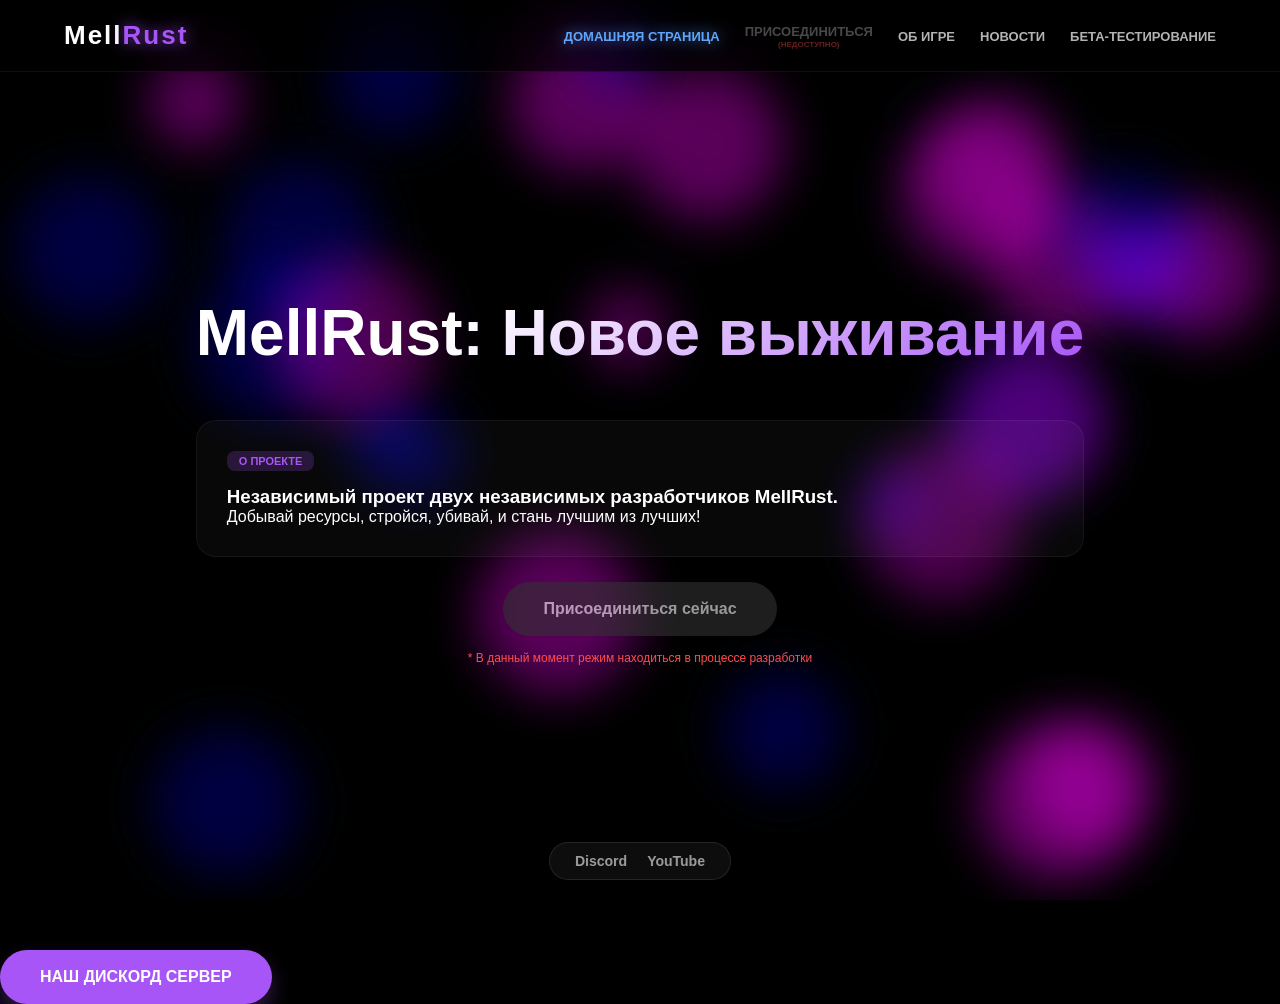
==== index.html @ fb853b9d "Add files via upload" ====
<!DOCTYPE html>
<html lang="ru">
<head>
    <meta charset="UTF-8">
    <title>MellRust | Домашняя Страница</title>
    <link rel="stylesheet" href="style.css">
</head>
<footer class="footer-links">
    <a href="https://discord.gg/VKN4uFY7c" target="_blank" class="footer-item">Discord</a>
    <a href="#" class="footer-item">YouTube</a> 
</footer>
<body>
    <header class="navbar">
        <div class="logo">Mell<span>Rust</span></div>
        <nav>
            <ul class="nav-links">
                <li><a href="index.html" class="active">Домашняя Страница</a></li>
                <li><a href="#" class="menu-disabled">Присоединиться <span>(Недоступно)</span></a></li>
                <li><a href="about.html">Об игре</a></li>
                <li><a href="news.html">Новости</a></li>
                <li><a href="beta.html">Бета-Тестирование</a></li>
            </ul>
        </nav>
    </header>

    <main class="hero">
        <div class="content-box">
            <h1>MellRust: Новое выживание</h1>
             <div class="grid-layout">
                 <div class="news-card">
                    <span class="badge">О ПРОЕКТЕ</span>
                    <h3>Независимый проект двух независимых разработчиков MellRust.</h3>
                    <p>Добывай ресурсы, стройся, убивай, и стань лучшим из лучших!</p>
                 </div>
            </div>
             <div>
                <h1></h1>
             </div>
            <p href="https://www.roblox.com/home" class="cta-button is-disabled">
                Присоединиться сейчас
            </p>
            
            <p style="font-size: 12px; margin-top: 15px; color: #ff4d4d;">* В данный момент режим находиться в процессе разработки</p>
        </div>
    </main>
    <footer>
        <div align="center">
            <div class="grid-layout">
                <div class="card">
                    <a href="https://discord.gg/VKN4uFY7c" class="cta-button">
                                 НАШ ДИСКОРД СЕРВЕР
                    </a>
                </div>
            </div>
        </div>
    </footer>

    <canvas id="bg-canvas"></canvas>
    <script src="background.js"></script>
</body>
</html>
---- style.css ----
/* Базовые настройки */
* {
    margin: 0;
    padding: 0;
    box-sizing: border-box;
    font-family: 'Poppins', 'Segoe UI', sans-serif;
}

body {
    width: 100%;
    min-height: 100vh;
    background-color: #000000;
    color: white;
    overflow-x: hidden;
    position: relative;
    animation: pageFadeIn 0.8s ease-out forwards;
}

@keyframes pageFadeIn { from { opacity: 0; } to { opacity: 1; } }

#bg-canvas { position: fixed; top: 0; left: 0; width: 100%; height: 100%; z-index: -1; }

/* Навигация */
.navbar {
    display: flex;
    justify-content: space-between;
    align-items: center;
    padding: 20px 5%;
    background: rgba(0, 0, 0, 0.6);
    backdrop-filter: blur(20px);
    border-bottom: 1px solid rgba(255, 255, 255, 0.05);
    position: fixed;
    width: 100%;
    top: 0;
    z-index: 1000;
}

.logo { font-size: 26px; font-weight: 800; letter-spacing: 2px; }
.logo span { color: #a855f7; text-shadow: 0 0 15px rgba(168, 85, 247, 0.8); }

.nav-links { list-style: none; display: flex; gap: 25px; align-items: center; }

.nav-links li a {
    text-decoration: none;
    color: rgba(255, 255, 255, 0.7);
    font-weight: 600;
    transition: 0.4s ease;
    font-size: 13px;
    text-transform: uppercase;
}

.nav-links li a.active { color: #60a5fa; text-shadow: 0 0 15px rgba(96, 165, 250, 0.8); }

/* Состояние НЕДОСТУПНО в меню */
.menu-disabled { opacity: 0.4; pointer-events: none; text-align: center; }
.menu-disabled span { display: block; font-size: 8px; color: #ff4d4d; }

/* Контент */
.hero { display: flex; justify-content: center; align-items: center; min-height: 100vh; padding: 120px 20px 60px; }
.content-box { text-align: center; max-width: 900px; animation: contentUp 1s ease-out; }

@keyframes contentUp { from { transform: translateY(30px); opacity: 0; } to { transform: translateY(0); opacity: 1; } }

h1 {
    font-size: clamp(32px, 5vw, 64px);
    margin-bottom: 25px;
    background: linear-gradient(135deg, #ffffff 30%, #a855f7 100%);
    -webkit-background-clip: text;
    -webkit-text-fill-color: transparent;
}

/* СТИЛИ КНОПКИ */
.cta-button {
    display: inline-block;
    padding: 18px 40px;
    background: #a855f7;
    border: none;
    border-radius: 50px;
    color: white;
    font-weight: 700;
    font-size: 16px;
    text-decoration: none;
    cursor: pointer;
    transition: 0.4s;
    box-shadow: 0 10px 20px rgba(168, 85, 247, 0.3);
}

.cta-button:hover { transform: translateY(-5px); box-shadow: 0 15px 30px rgba(168, 85, 247, 0.5); }

/* Класс для БЫСТРОГО отключения кнопки */
.cta-button.is-disabled {
    background: #333 !important;
    opacity: 0.6;
    cursor: not-allowed !important;
    pointer-events: none; /* Отключает клик */
    box-shadow: none !important;
    transform: none !important;
}

/* Карточки новостей/бета */
.grid-layout { display: grid; grid-template-columns: repeat(auto-fit, minmax(280px, 1fr)); gap: 25px; margin-top: 50px; text-align: left; }
.news-card {
    background: rgba(255, 255, 255, 0.03);
    padding: 30px;
    border-radius: 20px;
    border: 1px solid rgba(255, 255, 255, 0.05);
    backdrop-filter: blur(5px);
    transition: 0.3s;
}
.news-card:hover { border-color: #a855f7; background: rgba(255, 255, 255, 0.06); }
.badge { background: rgba(168, 85, 247, 0.2); color: #a855f7; padding: 4px 12px; border-radius: 8px; font-size: 11px; font-weight: 700; margin-bottom: 15px; display: inline-block; }

.footer-links {
    position: fixed;
    bottom: 20px; /* Отступ от нижнего края */
    left: 50%;
    transform: translateX(-50%); /* Центрирование по горизонтали */
    display: flex;
    gap: 20px; /* Расстояние между ссылками */
    background: rgba(255, 255, 255, 0.05);
    padding: 10px 25px;
    border-radius: 30px;
    backdrop-filter: blur(10px);
    border: 1px solid rgba(255, 255, 255, 0.1);
    z-index: 1000;
}

.footer-item {
    text-decoration: none;
    color: rgba(255, 255, 255, 0.6);
    font-size: 14px;
    font-weight: 600;
    transition: 0.3s;
}

.footer-item:hover {
    color: #60a5fa; /* Голубой при наведении */
    text-shadow: 0 0 10px rgba(96, 165, 250, 0.5);
}
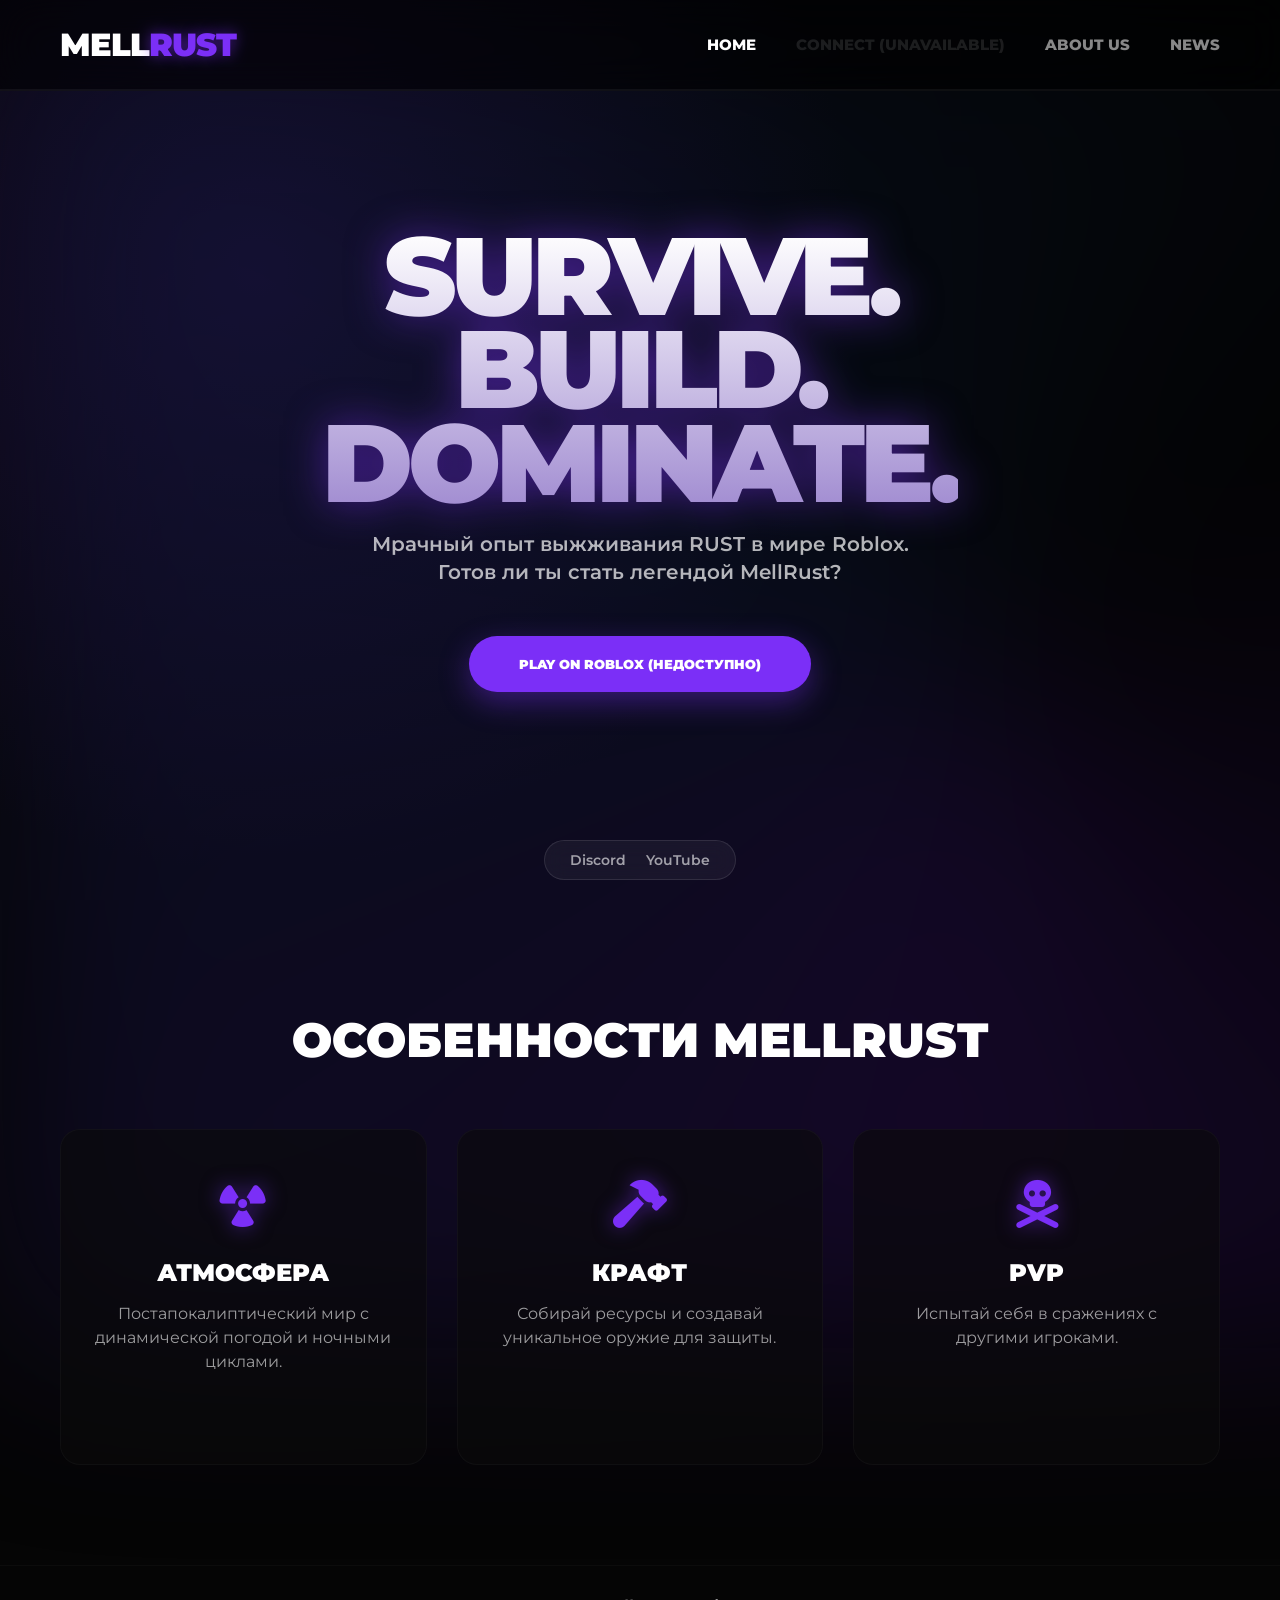
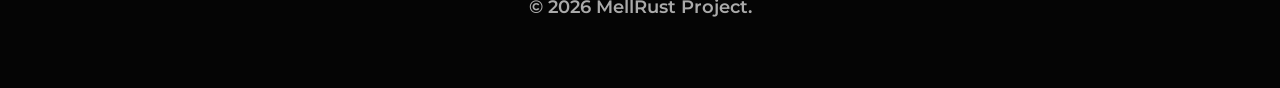
==== commit b2003fca: "Add files via upload" ====
--- a/index.html
+++ b/index.html
@@ -1,61 +1,68 @@
 <!DOCTYPE html>
 <html lang="ru">
 <head>
-    <meta charset="UTF-8">
-    <title>MellRust | Домашняя Страница</title>
-    <link rel="stylesheet" href="style.css">
-</head>
-<footer class="footer-links">
+    <footer class="footer-links">
     <a href="https://discord.gg/VKN4uFY7c" target="_blank" class="footer-item">Discord</a>
     <a href="#" class="footer-item">YouTube</a> 
-</footer>
+    </footer>
+    <meta charset="UTF-8">
+    <meta name="viewport" content="width=device-width, initial-scale=1.0">
+    <title>MellRust | Dark Edition</title>
+    <link rel="stylesheet" href="style.css">
+    <link rel="stylesheet" href="https://cdnjs.cloudflare.com/ajax/libs/font-awesome/6.0.0/css/all.min.css">
+</head>
 <body>
+    <div class="gradient-bg"></div>
+    
     <header class="navbar">
         <div class="logo">Mell<span>Rust</span></div>
         <nav>
             <ul class="nav-links">
-                <li><a href="index.html" class="active">Домашняя Страница</a></li>
-                <li><a href="#" class="menu-disabled">Присоединиться <span>(Недоступно)</span></a></li>
-                <li><a href="about.html">Об игре</a></li>
-                <li><a href="news.html">Новости</a></li>
-                <li><a href="beta.html">Бета-Тестирование</a></li>
+                <li><a href="index.html" class="active">Home</a></li>
+                <li><a href="#" class="disabled">Connect <span>(UNAVAILABLE)</span></a></li>
+                <li><a href="about.html">About Us</a></li>
+                <li><a href="news.html">News</a></li>
             </ul>
         </nav>
     </header>
 
-    <main class="hero">
-        <div class="content-box">
-            <h1>MellRust: Новое выживание</h1>
-             <div class="grid-layout">
-                 <div class="news-card">
-                    <span class="badge">О ПРОЕКТЕ</span>
-                    <h3>Независимый проект двух независимых разработчиков MellRust.</h3>
-                    <p>Добывай ресурсы, стройся, убивай, и стань лучшим из лучших!</p>
-                 </div>
+    <main class="hero-section">
+        <div class="hero-content">
+            <h1 class="main-title">SURVIVE.<br>BUILD.<br>DOMINATE.</h1>
+            <p class="main-subtitle">Мрачный опыт выжживания RUST в мире Roblox. Готов ли ты стать легендой MellRust?</p>
+            <div class="action-btns">
+                <button class="cta-btn play-btn">Play on Roblox
+                    (НЕДОСТУПНО)
+                </button>
             </div>
-             <div>
-                <h1></h1>
-             </div>
-            <p href="https://www.roblox.com/home" class="cta-button is-disabled">
-                Присоединиться сейчас
-            </p>
-            
-            <p style="font-size: 12px; margin-top: 15px; color: #ff4d4d;">* В данный момент режим находиться в процессе разработки</p>
         </div>
     </main>
-    <footer>
-        <div align="center">
-            <div class="grid-layout">
-                <div class="card">
-                    <a href="https://discord.gg/VKN4uFY7c" class="cta-button">
-                                 НАШ ДИСКОРД СЕРВЕР
-                    </a>
+
+    <section class="features-section">
+        <div class="container">
+            <h2 class="section-title">Особенности MellRust</h2>
+            <div class="features-grid">
+                <div class="feature-card">
+                    <i class="fas fa-radiation fa-3x feature-icon"></i>
+                    <h3>Атмосфера</h3>
+                    <p>Постапокалиптический мир с динамической погодой и ночными циклами.</p>
+                </div>
+                <div class="feature-card">
+                    <i class="fas fa-hammer fa-3x feature-icon"></i>
+                    <h3>Крафт</h3>
+                    <p>Собирай ресурсы и создавай уникальное оружие для защиты.</p>
+                </div>
+                <div class="feature-card">
+                    <i class="fas fa-skull-crossbones fa-3x feature-icon"></i>
+                    <h3>PvP</h3>
+                    <p>Испытай себя в сражениях с другими игроками.</p>
                 </div>
             </div>
         </div>
+    </section>
+
+    <footer class="main-footer">
+        <p>&copy; 2026 MellRust Project.</p>
     </footer>
-
-    <canvas id="bg-canvas"></canvas>
-    <script src="background.js"></script>
 </body>
 </html>
--- a/style.css
+++ b/style.css
@@ -1,115 +1,248 @@
-/* Базовые настройки */
+@import url('https://fonts.googleapis.com/css2?family=Montserrat:wght@600;800;900&display=swap');
+
 * {
     margin: 0;
     padding: 0;
     box-sizing: border-box;
-    font-family: 'Poppins', 'Segoe UI', sans-serif;
+    font-family: 'Montserrat', sans-serif;
 }
 
 body {
+    background: #050505; /* Почти черный для глубины */
+    color: #ffffff;
+    overflow-x: hidden;
+}
+
+/* Глубокий темный градиент с блюром */
+.gradient-bg {
+    position: fixed;
+    top: 0;
+    left: 0;
     width: 100%;
-    min-height: 100vh;
-    background-color: #000000;
-    color: white;
-    overflow-x: hidden;
-    position: relative;
-    animation: pageFadeIn 0.8s ease-out forwards;
-}
-
-@keyframes pageFadeIn { from { opacity: 0; } to { opacity: 1; } }
-
-#bg-canvas { position: fixed; top: 0; left: 0; width: 100%; height: 100%; z-index: -1; }
-
-/* Навигация */
+    height: 100%;
+    z-index: -1;
+    background: radial-gradient(circle at 20% 30%, #1a0b2e 0%, #050505 50%),
+                radial-gradient(circle at 80% 70%, #0a1931 0%, #050505 50%);
+    background-color: #000;
+}
+
+/* Добавляем анимированные пятна для "перелива" */
+.gradient-bg::after {
+    content: "";
+    position: absolute;
+    width: 150%;
+    height: 150%;
+    background: conic-gradient(from 180deg at 50% 50%, #2b0b5a, #0b1a3a, #000, #2b0b5a);
+    animation: rotate 12s linear infinite;
+    opacity: 0.4;
+    filter: blur(100px);
+}
+
+@keyframes rotate {
+    from { transform: translate(-25%, -25%) rotate(0deg); }
+    to { transform: translate(-25%, -25%) rotate(360deg); }
+}
+
+/* Навигация с жирным шрифтом */
 .navbar {
     display: flex;
     justify-content: space-between;
     align-items: center;
-    padding: 20px 5%;
+    padding: 25px 60px;
     background: rgba(0, 0, 0, 0.6);
     backdrop-filter: blur(20px);
-    border-bottom: 1px solid rgba(255, 255, 255, 0.05);
-    position: fixed;
-    width: 100%;
+    border-bottom: 2px solid rgba(255, 255, 255, 0.05);
+    position: sticky;
     top: 0;
-    z-index: 1000;
-}
-
-.logo { font-size: 26px; font-weight: 800; letter-spacing: 2px; }
-.logo span { color: #a855f7; text-shadow: 0 0 15px rgba(168, 85, 247, 0.8); }
-
-.nav-links { list-style: none; display: flex; gap: 25px; align-items: center; }
-
-.nav-links li a {
+    z-index: 100;
+}
+
+.logo {
+    font-size: 32px;
+    font-weight: 900; /* Максимальная толщина */
+    letter-spacing: -1px;
+    text-transform: uppercase;
+}
+
+.logo span {
+    color: #7b2ff7; /* Яркий фиолетовый */
+    text-shadow: 0 0 15px rgba(123, 47, 247, 0.6);
+}
+
+.nav-links {
+    list-style: none;
+    display: flex;
+    gap: 40px;
+}
+
+.nav-links a {
     text-decoration: none;
-    color: rgba(255, 255, 255, 0.7);
-    font-weight: 600;
-    transition: 0.4s ease;
-    font-size: 13px;
-    text-transform: uppercase;
-}
-
-.nav-links li a.active { color: #60a5fa; text-shadow: 0 0 15px rgba(96, 165, 250, 0.8); }
-
-/* Состояние НЕДОСТУПНО в меню */
-.menu-disabled { opacity: 0.4; pointer-events: none; text-align: center; }
-.menu-disabled span { display: block; font-size: 8px; color: #ff4d4d; }
-
-/* Контент */
-.hero { display: flex; justify-content: center; align-items: center; min-height: 100vh; padding: 120px 20px 60px; }
-.content-box { text-align: center; max-width: 900px; animation: contentUp 1s ease-out; }
-
-@keyframes contentUp { from { transform: translateY(30px); opacity: 0; } to { transform: translateY(0); opacity: 1; } }
+    color: #888;
+    font-weight: 800; /* Очень жирный */
+    font-size: 15px;
+    text-transform: uppercase;
+    transition: 0.3s cubic-bezier(0.4, 0, 0.2, 1);
+}
+
+.nav-links a:hover, .nav-links a.active {
+    color: #fff;
+    transform: scale(1.1);
+}
+
+.nav-links a.disabled {
+    opacity: 0.2;
+    cursor: not-allowed;
+}
+
+/* Контентные блоки */
+.container {
+    max-width: 1100px;
+    margin: 100px auto;
+    padding: 0 20px;
+    text-align: center;
+}
 
 h1 {
-    font-size: clamp(32px, 5vw, 64px);
-    margin-bottom: 25px;
-    background: linear-gradient(135deg, #ffffff 30%, #a855f7 100%);
+    font-size: 82px;
+    font-weight: 900;
+    letter-spacing: -3px;
+    line-height: 0.9;
+    margin-bottom: 20px;
+    background: linear-gradient(180deg, #fff 30%, #444 100%);
     -webkit-background-clip: text;
     -webkit-text-fill-color: transparent;
 }
 
-/* СТИЛИ КНОПКИ */
-.cta-button {
+p {
+    font-size: 18px;
+    font-weight: 600;
+    color: #aaa;
+    max-width: 600px;
+    margin: 0 auto 40px;
+}
+
+/* Мощные карточки */
+.glass-card {
+    background: rgba(10, 10, 10, 0.8);
+    border: 1px solid rgba(255, 255, 255, 0.1);
+    border-radius: 24px;
+    padding: 60px;
+    box-shadow: 0 25px 50px rgba(0,0,0,0.5);
+}
+
+.cta-btn {
+    background: #7b2ff7;
+    color: #fff;
+    padding: 20px 50px;
+    border-radius: 40px;
+    font-weight: 900;
+    text-transform: uppercase;
+    border: none;
+    cursor: pointer;
+    box-shadow: 0 10px 30px rgba(123, 47, 247, 0.4);
+    transition: 0.3s;
+}
+
+.cta-btn:hover {
+    background: #fff;
+    color: #000;
+    transform: translateY(-3px);
+}
+/* Контейнер для страницы новостей (шире обычного) */
+.news-page-container {
+    max-width: 1400px; /* Делаем шире, чтобы помещалось по 2 в ряд красиво */
+    margin: 60px auto;
+    padding: 0 40px;
+}
+
+.page-title {
+    text-align: left;
+    font-size: 50px;
+    margin-bottom: 40px;
+    padding-left: 10px;
+}
+
+/* Сетка: 2 колонки */
+.news-grid {
+    display: grid;
+    grid-template-columns: 1fr 1fr; /* Ровно две колонки */
+    gap: 30px; /* Расстояние между карточками */
+}
+
+/* Стили карточки-квадрата */
+.news-card {
+    background: rgba(255, 255, 255, 0.02);
+    border: 2px solid rgba(255, 255, 255, 0.05);
+    border-radius: 20px;
+    padding: 40px;
+    position: relative;
+    transition: all 0.4s cubic-bezier(0.175, 0.885, 0.32, 1.275); /* Упругая анимация */
+    cursor: pointer;
+    overflow: hidden;
+}
+
+/* Эффект при наведении */
+.news-card:hover {
+    transform: translateY(-10px) scale(1.02); /* Увеличивается и поднимается */
+    background: rgba(123, 47, 247, 0.05); /* Легкий фиолетовый оттенок фона */
+    border-color: #7b2ff7; /* Фиолетовая рамка */
+    box-shadow: 0 20px 40px rgba(123, 47, 247, 0.2), 
+                0 0 20px rgba(123, 47, 247, 0.1); /* Фиолетовое свечение */
+}
+
+/* Заголовок внутри карточки */
+.news-card h3 {
+    font-size: 28px;
+    font-weight: 900;
+    margin: 15px 0;
+    color: #fff;
+    transition: 0.3s;
+}
+
+.news-card:hover h3 {
+    color: #7b2ff7; /* Заголовок тоже красится в фиолетовый */
+}
+
+/* Текст новости */
+.news-card p {
+    font-size: 16px;
+    color: #888;
+    line-height: 1.5;
+    margin: 0; /* Убираем авто-центрирование из прошлого стиля */
+    max-width: 100%;
+    text-align: left;
+}
+
+/* Декоративные элементы: дата и тег */
+.date {
+    font-size: 12px;
+    font-weight: 800;
+    color: #555;
+    display: block;
+    margin-bottom: 5px;
+}
+
+.news-tag {
     display: inline-block;
-    padding: 18px 40px;
-    background: #a855f7;
-    border: none;
-    border-radius: 50px;
-    color: white;
-    font-weight: 700;
-    font-size: 16px;
-    text-decoration: none;
-    cursor: pointer;
-    transition: 0.4s;
-    box-shadow: 0 10px 20px rgba(168, 85, 247, 0.3);
-}
-
-.cta-button:hover { transform: translateY(-5px); box-shadow: 0 15px 30px rgba(168, 85, 247, 0.5); }
-
-/* Класс для БЫСТРОГО отключения кнопки */
-.cta-button.is-disabled {
-    background: #333 !important;
-    opacity: 0.6;
-    cursor: not-allowed !important;
-    pointer-events: none; /* Отключает клик */
-    box-shadow: none !important;
-    transform: none !important;
-}
-
-/* Карточки новостей/бета */
-.grid-layout { display: grid; grid-template-columns: repeat(auto-fit, minmax(280px, 1fr)); gap: 25px; margin-top: 50px; text-align: left; }
-.news-card {
-    background: rgba(255, 255, 255, 0.03);
-    padding: 30px;
-    border-radius: 20px;
-    border: 1px solid rgba(255, 255, 255, 0.05);
-    backdrop-filter: blur(5px);
-    transition: 0.3s;
-}
-.news-card:hover { border-color: #a855f7; background: rgba(255, 255, 255, 0.06); }
-.badge { background: rgba(168, 85, 247, 0.2); color: #a855f7; padding: 4px 12px; border-radius: 8px; font-size: 11px; font-weight: 700; margin-bottom: 15px; display: inline-block; }
-
+    padding: 5px 12px;
+    background: rgba(123, 47, 247, 0.2);
+    color: #7b2ff7;
+    font-size: 10px;
+    font-weight: 900;
+    border-radius: 5px;
+    text-transform: uppercase;
+    letter-spacing: 1px;
+}
+
+/* Адаптивность: на телефонах будет 1 колонка */
+@media (max-width: 900px) {
+    .news-grid {
+        grid-template-columns: 1fr;
+    }
+    .news-page-container {
+        padding: 0 20px;
+    }
+}
 .footer-links {
     position: fixed;
     bottom: 20px; /* Отступ от нижнего края */
@@ -136,4 +269,308 @@
 .footer-item:hover {
     color: #60a5fa; /* Голубой при наведении */
     text-shadow: 0 0 10px rgba(96, 165, 250, 0.5);
+}
+/* ==============================
+   ОБНОВЛЕННЫЕ И НОВЫЕ СТИЛИ
+   ============================== */
+
+/* Общие контейнеры */
+.container {
+    max-width: 1200px;
+    margin: 0 auto;
+    padding: 0 20px;
+}
+
+/* --- Главная секция (Hero) --- */
+.hero-section {
+    height: 100vh; /* На весь экран */
+    display: flex;
+    justify-content: center;
+    align-items: center;
+    text-align: center;
+    margin-top: -80px; /* Учитываем высоту навбара */
+    position: relative;
+    z-index: 1;
+}
+
+.hero-content {
+    max-width: 800px;
+}
+
+.main-title {
+    font-size: 110px; /* ОГРОМНЫЙ шрифт */
+    font-weight: 900;
+    line-height: 0.85;
+    letter-spacing: -5px;
+    margin-bottom: 20px;
+    background: linear-gradient(180deg, #fff 0%, #a18cd1 100%);
+    -webkit-background-clip: text;
+    -webkit-text-fill-color: transparent;
+    /* Фиолетовое свечение заголовка */
+    filter: drop-shadow(0 0 20px rgba(123, 47, 247, 0.5));
+    text-transform: uppercase;
+}
+
+.main-subtitle {
+    font-size: 20px;
+    color: rgba(255, 255, 255, 0.7);
+    font-weight: 600;
+    margin-bottom: 50px;
+    max-width: 600px;
+    margin-left: auto;
+    margin-right: auto;
+    line-height: 1.4;
+}
+
+/* Кнопки действий */
+.action-btns {
+    display: flex;
+    gap: 40px;
+    justify-content: center;
+}
+
+.cta-btn-outline {
+    background: transparent;
+    border: 2px solid #7b2ff7;
+    color: #7b2ff7;
+    padding: 20px 50px;
+    border-radius: 20px;
+    font-weight: 900;
+    text-transform: uppercase;
+    cursor: pointer;
+    transition: 0.3s;
+}
+
+.cta-btn-outline:hover {
+    background: #7b2ff7;
+    color: #fff;
+    box-shadow: 0 0 30px rgba(123, 47, 247, 0.6);
+}
+
+/* --- Секция фишек (Features) --- */
+.features-section {
+    padding: 100px 0;
+    position: relative;
+    z-index: 1;
+}
+
+.section-title {
+    text-align: center;
+    font-size: 48px;
+    font-weight: 900;
+    margin-bottom: 60px;
+    text-transform: uppercase;
+    color: #fff;
+}
+
+.features-grid {
+    display: grid;
+    grid-template-columns: repeat(3, 1fr); /* 3 в ряд */
+    gap: 30px;
+}
+
+.feature-card {
+    background: rgba(10, 10, 10, 0.6);
+    border: 1px solid rgba(255, 255, 255, 0.03);
+    border-radius: 20px;
+    padding: 50px 30px;
+    text-align: center;
+    transition: 0.4s cubic-bezier(0.175, 0.885, 0.32, 1.275);
+    cursor: default;
+}
+
+.feature-card:hover {
+    transform: translateY(-15px);
+    border-color: rgba(123, 47, 247, 0.3);
+    background: rgba(123, 47, 247, 0.03);
+    box-shadow: 0 20px 40px rgba(0,0,0,0.4);
+}
+
+.feature-icon {
+    color: #7b2ff7; /* Наш фиолетовый */
+    margin-bottom: 30px;
+    filter: drop-shadow(0 0 10px rgba(123, 47, 247, 0.5));
+}
+
+.feature-card h3 {
+    font-size: 24px;
+    font-weight: 900;
+    margin-bottom: 15px;
+    color: #fff;
+    text-transform: uppercase;
+}
+
+.feature-card p {
+    font-size: 16px;
+    color: rgba(255, 255, 255, 0.6);
+    line-height: 1.5;
+    font-weight: 400;
+}
+
+/* --- Секция Сообщества --- */
+.community-section {
+    padding: 100px 0;
+    display: flex;
+    justify-content: center;
+    position: relative;
+    z-index: 1;
+}
+
+.glass-container {
+    background: rgba(255, 255, 255, 0.02);
+    backdrop-filter: blur(20px);
+    border: 1px solid rgba(255, 255, 255, 0.05);
+    padding: 60px;
+    border-radius: 30px;
+    text-align: center;
+    max-width: 800px;
+}
+
+.glass-container h2 {
+    font-size: 36px;
+    font-weight: 900;
+    margin-bottom: 15px;
+    text-transform: uppercase;
+}
+
+.glass-container p {
+    color: rgba(255, 255, 255, 0.7);
+    margin-bottom: 40px;
+}
+
+.discord-btn {
+    background: #5865F2; /* Цвет Discord */
+    color: #fff;
+    padding: 18px 40px;
+    border-radius: 12px;
+    font-weight: 800;
+    text-transform: uppercase;
+    text-decoration: none;
+    display: inline-flex;
+    align-items: center;
+    gap: 10px;
+    transition: 0.3s;
+}
+
+.discord-btn:hover {
+    transform: scale(1.05);
+    box-shadow: 0 10px 30px rgba(88, 101, 242, 0.4);
+}
+
+/* --- Подвал (Footer) --- */
+.main-footer {
+    text-align: center;
+    padding: 30px;
+    border-top: 1px solid rgba(255, 255, 255, 0.03);
+    position: relative;
+    z-index: 1;
+    color: rgba(255, 255, 255, 0.3);
+    font-size: 14px;
+}
+
+/* Адаптивность для мобильных */
+@media (max-width: 900px) {
+    .main-title { font-size: 70px; }
+    .features-grid { grid-template-columns: 1fr; }
+    .action-btns { flex-direction: column; gap: 10px; }
+}
+/* --- Специфические стили для About Us --- */
+.page-title-large {
+    font-size: 90px;
+    font-weight: 900;
+    text-align: left;
+    margin-bottom: 40px;
+    letter-spacing: -4px;
+    color: #fff;
+}
+
+.main-about {
+    text-align: left;
+    margin-bottom: 80px;
+}
+
+.main-about h2 {
+    color: #7b2ff7;
+    margin-bottom: 20px;
+    font-size: 32px;
+}
+
+.main-about p {
+    margin: 0 0 20px 0;
+    max-width: 100%;
+    color: rgba(255, 255, 255, 0.8);
+}
+
+/* Roadmap (План развития) */
+.roadmap-grid {
+    display: grid;
+    grid-template-columns: repeat(3, 1fr);
+    gap: 20px;
+    margin-top: 40px;
+}
+
+.roadmap-item {
+    background: rgba(255, 255, 255, 0.03);
+    padding: 30px;
+    border-radius: 15px;
+    border-left: 4px solid #333;
+    text-align: left;
+}
+
+.roadmap-item.done { border-left-color: #2ecc71; opacity: 0.6; } /* Выполнено */
+.roadmap-item.active-step { border-left-color: #7b2ff7; background: rgba(123, 47, 247, 0.05); } /* В процессе */
+.roadmap-item.future { border-left-color: #444; } /* Будущее */
+
+.roadmap-item .step {
+    font-size: 40px;
+    font-weight: 900;
+    display: block;
+    margin-bottom: 10px;
+    color: rgba(255, 255, 255, 0.1);
+}
+
+.roadmap-item h3 {
+    margin-bottom: 10px;
+    font-size: 20px;
+}
+
+.roadmap-item p {
+    font-size: 14px;
+    margin: 0;
+}
+
+@media (max-width: 800px) {
+    .roadmap-grid { grid-template-columns: 1fr; }
+    .page-title-large { font-size: 50px; }
+}
+/* Опускаем контент ниже */
+.about-hero {
+    margin-top: 150px; /* Регулируй это число, чтобы опустить еще ниже */
+    margin-bottom: 100px;
+}
+
+.page-title-large {
+    font-size: 90px;
+    font-weight: 900;
+    text-align: left;
+    margin-bottom: 20px; /* Уменьшил отступ до карточки */
+    letter-spacing: -4px;
+    color: #fff;
+    text-transform: uppercase;
+}
+
+/* Добавим плавное появление для красоты */
+.about-hero {
+    animation: fadeInUp 1s ease-out forwards;
+}
+
+@keyframes fadeInUp {
+    from {
+        opacity: 0;
+        transform: translateY(50px);
+    }
+    to {
+        opacity: 1;
+        transform: translateY(0);
+    }
 }
